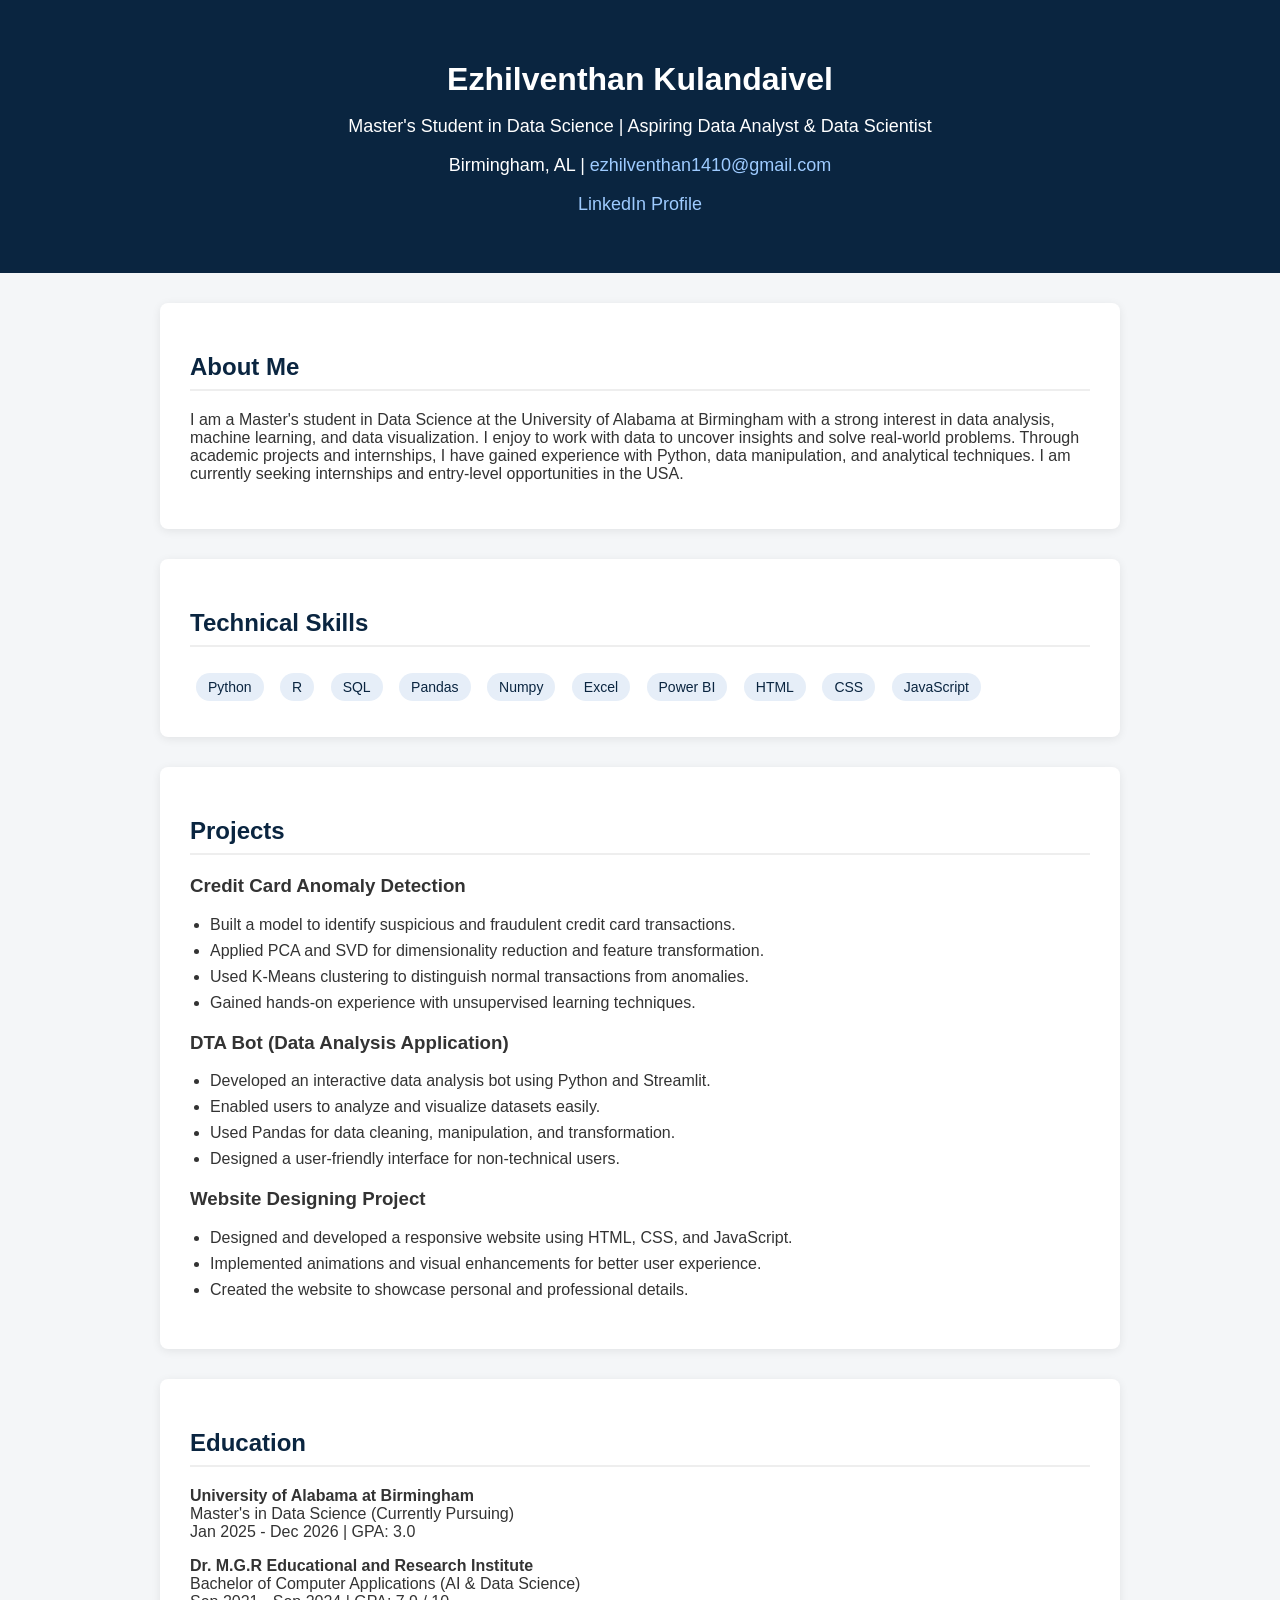
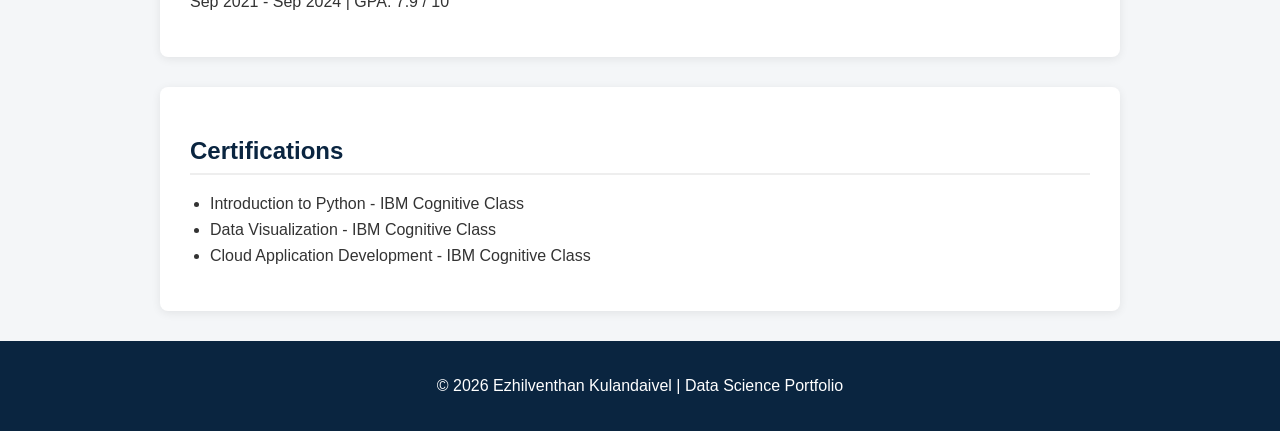
==== index.html @ 14061cdf "Add files via upload" ====
<!DOCTYPE html>
<html lang="en">
<head>
    <meta charset="UTF-8">
    <meta name="viewport" content="width=device-width, initial-scale=1.0">
    <title>Ezhilventhan Kulandaivel | Data Science Portfolio</title>
    <style>
        body {
            font-family: Arial, Helvetica, sans-serif;
            margin: 0;
            padding: 0;
            background: #f4f6f8;
            color: #333;
        }
        header {
            background: #0a2540;
            color: white;
            padding: 40px 20px;
            text-align: center;
        }

        header h1 {
            margin-bottom: 10px;
        }
        header p {
            font-size: 18px;
        }

        section {
            max-width: 900px;
            margin: 30px auto;
            background: white;
            padding: 30px;
            border-radius: 8px;
            box-shadow: 0 2px 10px rgba(0,0,0,0.08);
        }

        h2 {
            color: #0a2540;
            border-bottom: 2px solid #eee;
            padding-bottom: 8px;
        }

        ul {
            padding-left: 20px;
        }

        li {
            margin-bottom: 8px;
        }

        .skills span{
            display: inline-block;
            background: #e6eef8;
            color: #0a2540;
            padding: 6px 12px;
            margin: 6px;
            border-radius: 20px;
            font-size: 14px;
        }

        .project {
            margin-bottom: 20px;
        }

        footer {
            text-align: center;
            padding: 20px;
            background: #0a2540;
            color: white;
        }

        a {
            color: #1d6fd8; 
            text-decoration: none;
        }

        a:hover {
            text-decoration: underline;
        }
    </style>
</head>
<body>
    <header>
        <h1>Ezhilventhan Kulandaivel</h1>
        <p>Master's Student in Data Science | Aspiring Data Analyst & Data Scientist</p>
        <p>Birmingham, AL | <a href="mailto:ezhilventhan1410@gmail.com" style="color: #9ecbff;">ezhilventhan1410@gmail.com</a></p>
        <p><a href="https://www.linkedin.com/in/ezhilventhan1410" target="_blank" style="color:#9ecbff";">LinkedIn Profile</a>   
    </header>

    <section>
        <h2>About Me</h2>
        <p>
            I am a Master's student in Data Science at the University of Alabama at Birmingham with a strong interest in data analysis, machine learning, and data visualization. I enjoy to work with data to uncover insights and solve real-world problems. Through academic projects and internships, I have gained experience with Python, data manipulation, and analytical techniques. I am currently seeking internships and entry-level opportunities in the USA.
        </p>
    </section>

    <section>
        <h2>Technical Skills</h2>
        <div class="skills">
            <span>Python</span>
            <span>R</span>
            <span>SQL</span>
            <span>Pandas</span>
            <span>Numpy</span>
            <span>Excel</span>
            <span>Power BI</span>
            <span>HTML</span>
            <span>CSS</span>
            <span>JavaScript</span>
        </div>
    </section>

    <section>
        <h2>Projects</h2>
        <div class="project">
            <h3>Credit Card Anomaly Detection</h3>
            <ul>
                <li>Built a model to identify suspicious and fraudulent credit card transactions.</li>
                <li>Applied PCA and SVD for dimensionality reduction and feature transformation.</li>
                <li>Used K-Means clustering to distinguish normal transactions from anomalies.</li>
                <li>Gained hands-on experience with unsupervised learning techniques.</li>
            </ul>
        </div>

        <div class="project">
            <h3>DTA Bot (Data Analysis Application)</h3>
            <ul>
                <li>Developed an interactive data analysis bot using Python and Streamlit.</li>
                <li>Enabled users to analyze and visualize datasets easily.</li>
                <li>Used Pandas for data cleaning, manipulation, and transformation.</li>
                <li>Designed a user-friendly interface for non-technical users.</li>
            </ul>
        </div>

        <div class="project">
            <h3>Website Designing Project</h3>
            <ul>
                <li>Designed and developed a responsive website using HTML, CSS, and JavaScript.</li>
                <li>Implemented animations and visual enhancements for better user experience.</li>
                <li>Created the website to showcase personal and professional details.</li>
            </ul>
        </div>
    </section>

    <section>
        <h2>Education</h2>
        <p><strong>University of Alabama at Birmingham</strong><br>
            Master's in Data Science (Currently Pursuing)<br>
            Jan 2025 - Dec 2026 | GPA: 3.0
        </p>

        <p>
            <strong>Dr. M.G.R Educational and Research Institute</strong><br>
            Bachelor of Computer Applications (AI & Data Science)<br>
            Sep 2021 - Sep 2024 | GPA: 7.9 / 10
        </p>
    </section>

    <section>
        <h2>Certifications</h2>
        <ul>
            <li>Introduction to Python - IBM Cognitive Class</li>
            <li>Data Visualization - IBM Cognitive Class</li>
            <li>Cloud Application Development - IBM Cognitive Class</li>
        </ul>
    </section>

    <footer>
        <p>©️ 2026 Ezhilventhan Kulandaivel | Data Science Portfolio</p>
    </footer>

</body>
</html>
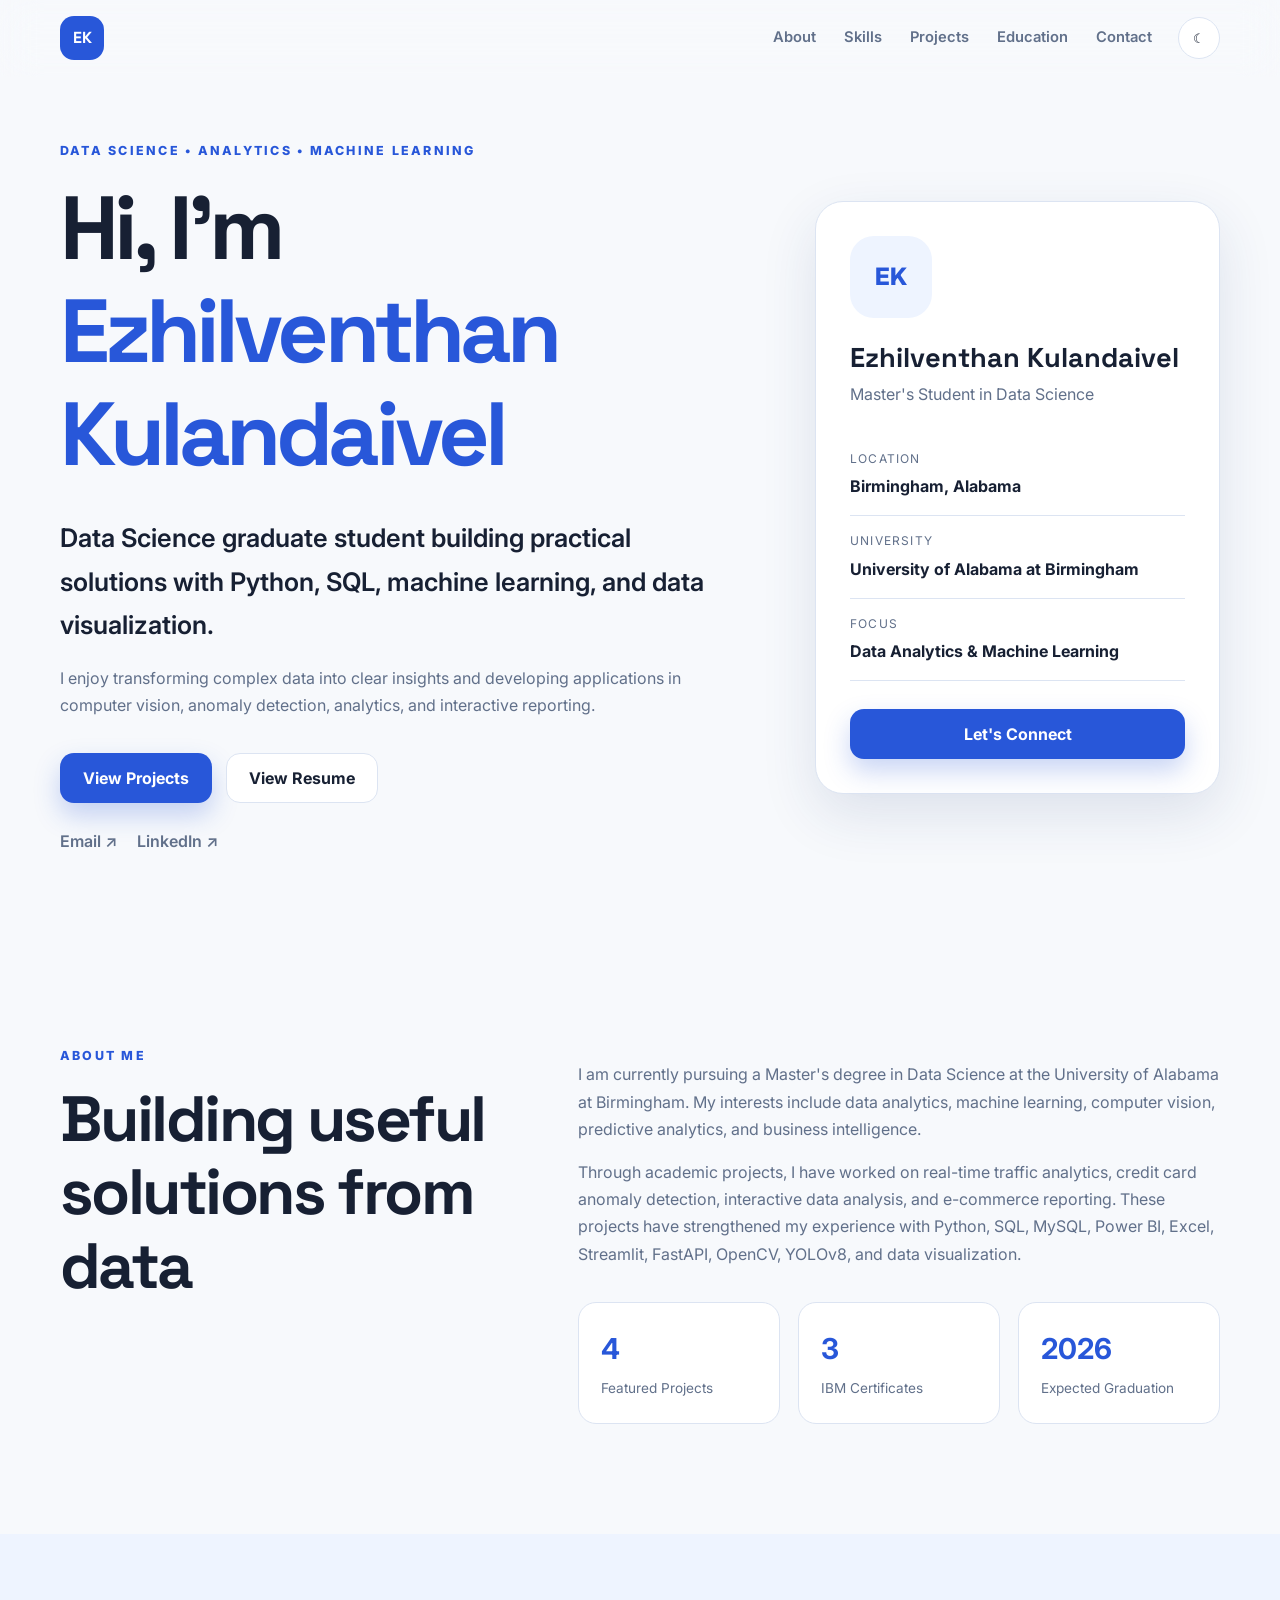
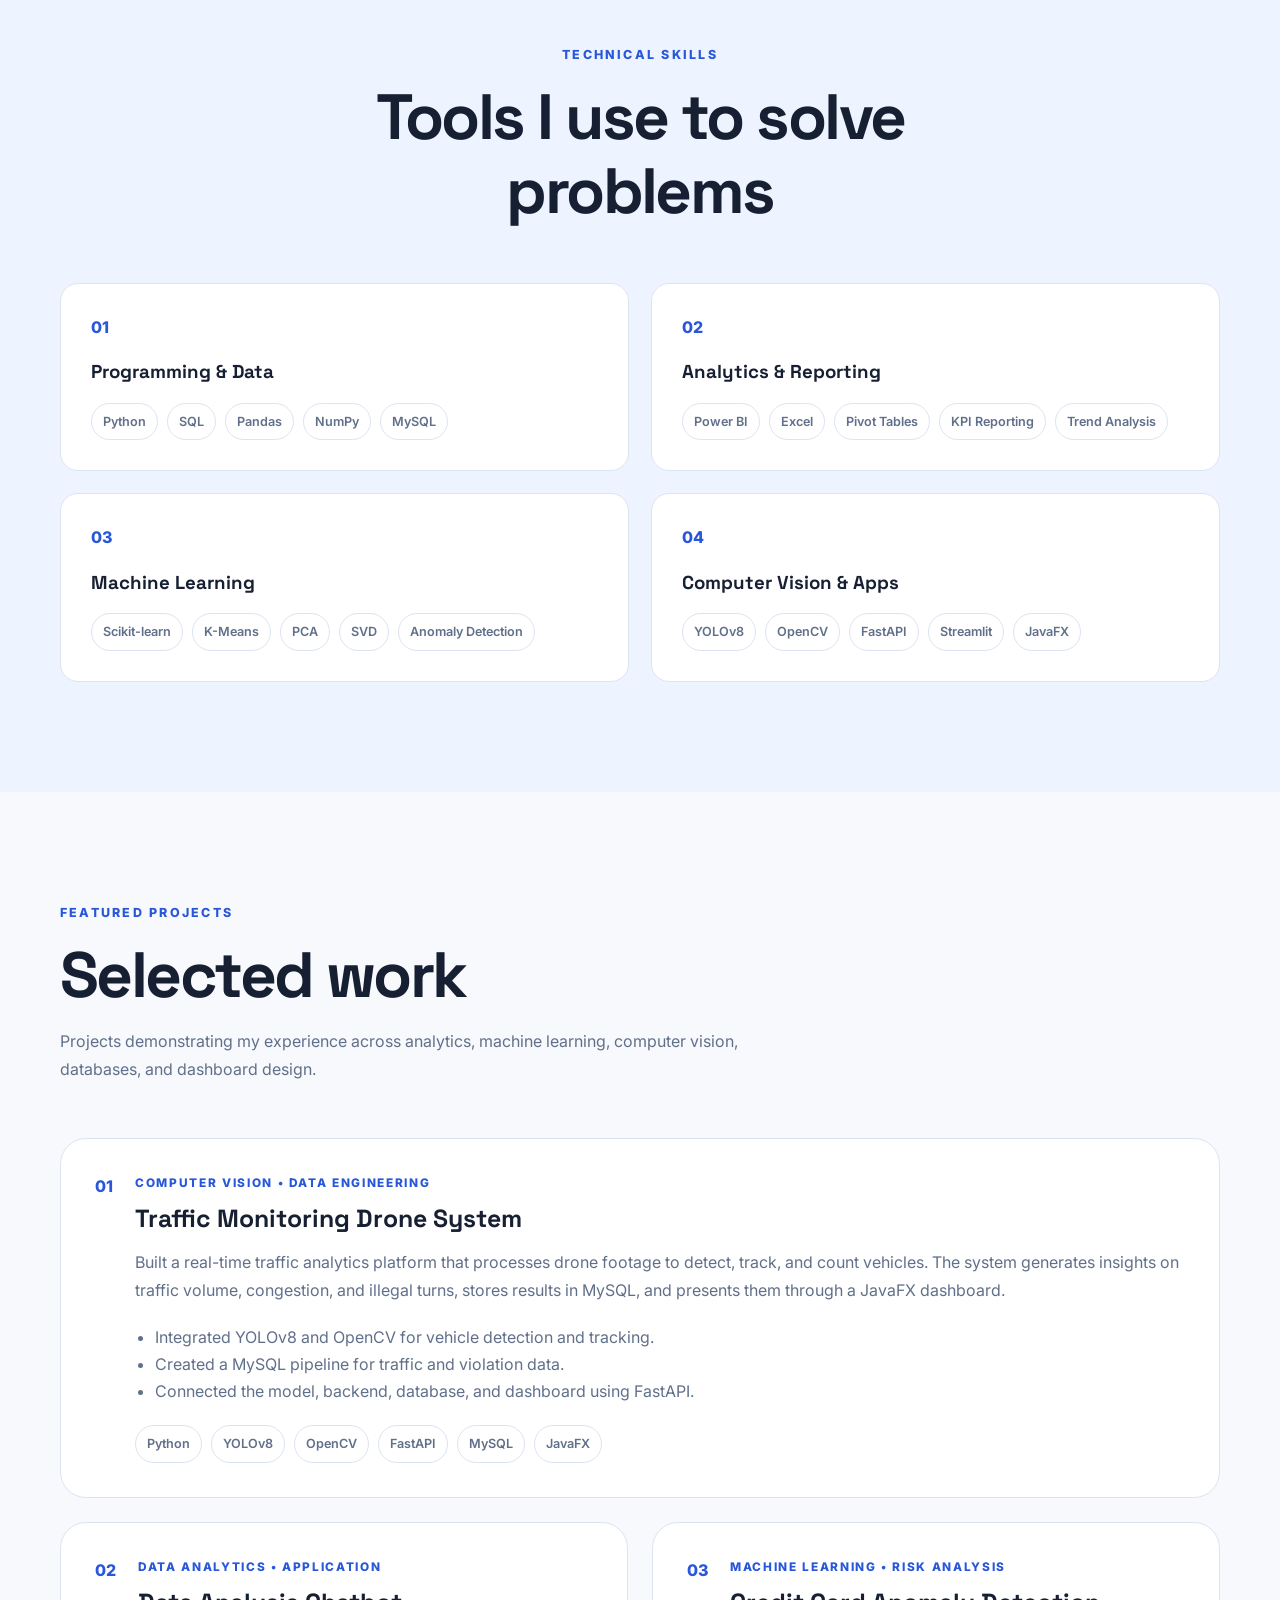
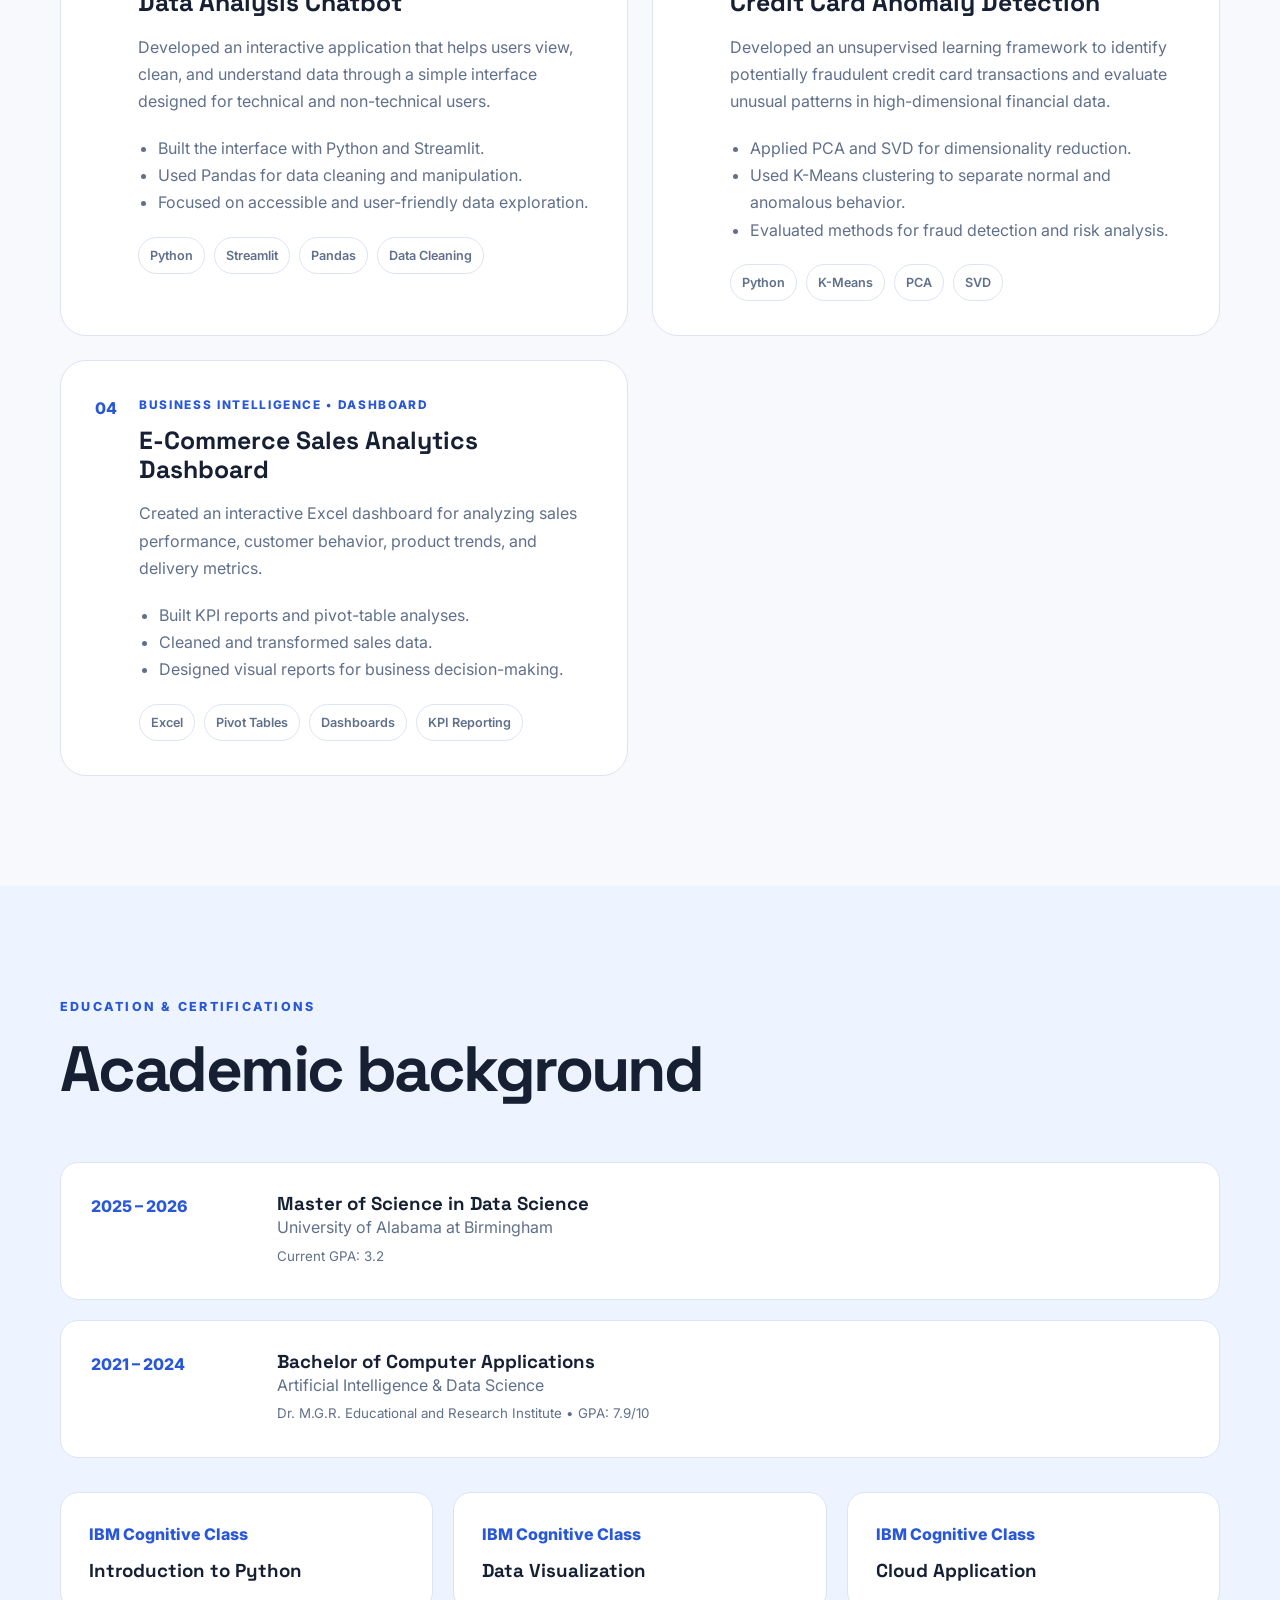
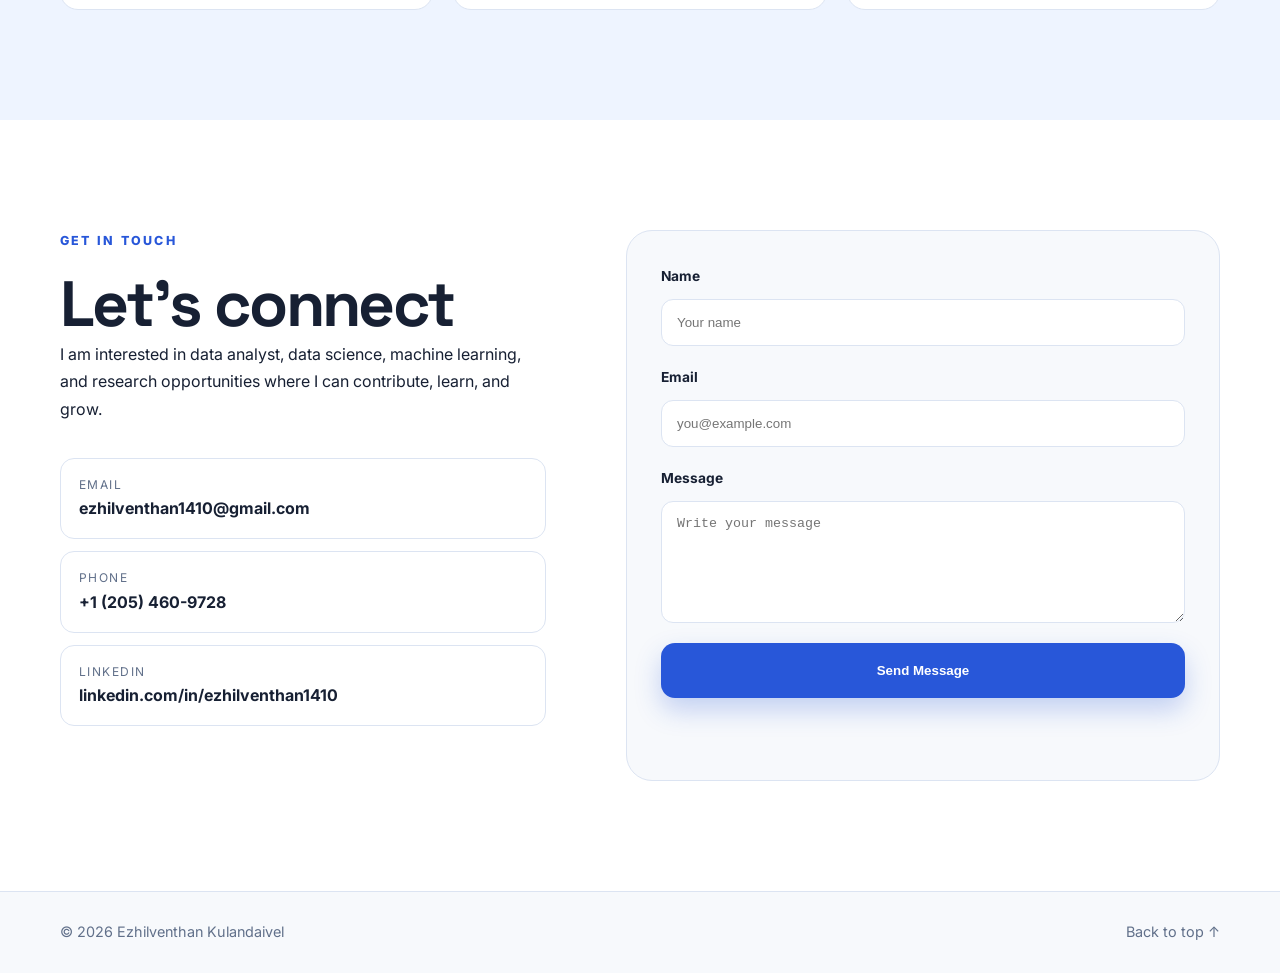
==== commit c7dbc467: "Add files via upload" ====
--- a/index.html
+++ b/index.html
@@ -1,174 +1,190 @@
-<!DOCTYPE html>
-<html lang="en">
-<head>
-    <meta charset="UTF-8">
-    <meta name="viewport" content="width=device-width, initial-scale=1.0">
-    <title>Ezhilventhan Kulandaivel | Data Science Portfolio</title>
-    <style>
-        body {
-            font-family: Arial, Helvetica, sans-serif;
-            margin: 0;
-            padding: 0;
-            background: #f4f6f8;
-            color: #333;
-        }
-        header {
-            background: #0a2540;
-            color: white;
-            padding: 40px 20px;
-            text-align: center;
-        }
-
-        header h1 {
-            margin-bottom: 10px;
-        }
-        header p {
-            font-size: 18px;
-        }
-
-        section {
-            max-width: 900px;
-            margin: 30px auto;
-            background: white;
-            padding: 30px;
-            border-radius: 8px;
-            box-shadow: 0 2px 10px rgba(0,0,0,0.08);
-        }
-
-        h2 {
-            color: #0a2540;
-            border-bottom: 2px solid #eee;
-            padding-bottom: 8px;
-        }
-
-        ul {
-            padding-left: 20px;
-        }
-
-        li {
-            margin-bottom: 8px;
-        }
-
-        .skills span{
-            display: inline-block;
-            background: #e6eef8;
-            color: #0a2540;
-            padding: 6px 12px;
-            margin: 6px;
-            border-radius: 20px;
-            font-size: 14px;
-        }
-
-        .project {
-            margin-bottom: 20px;
-        }
-
-        footer {
-            text-align: center;
-            padding: 20px;
-            background: #0a2540;
-            color: white;
-        }
-
-        a {
-            color: #1d6fd8; 
-            text-decoration: none;
-        }
-
-        a:hover {
-            text-decoration: underline;
-        }
-    </style>
-</head>
-<body>
-    <header>
-        <h1>Ezhilventhan Kulandaivel</h1>
-        <p>Master's Student in Data Science | Aspiring Data Analyst & Data Scientist</p>
-        <p>Birmingham, AL | <a href="mailto:ezhilventhan1410@gmail.com" style="color: #9ecbff;">ezhilventhan1410@gmail.com</a></p>
-        <p><a href="https://www.linkedin.com/in/ezhilventhan1410" target="_blank" style="color:#9ecbff";">LinkedIn Profile</a>   
-    </header>
-
-    <section>
-        <h2>About Me</h2>
-        <p>
-            I am a Master's student in Data Science at the University of Alabama at Birmingham with a strong interest in data analysis, machine learning, and data visualization. I enjoy to work with data to uncover insights and solve real-world problems. Through academic projects and internships, I have gained experience with Python, data manipulation, and analytical techniques. I am currently seeking internships and entry-level opportunities in the USA.
-        </p>
-    </section>
-
-    <section>
-        <h2>Technical Skills</h2>
-        <div class="skills">
-            <span>Python</span>
-            <span>R</span>
-            <span>SQL</span>
-            <span>Pandas</span>
-            <span>Numpy</span>
-            <span>Excel</span>
-            <span>Power BI</span>
-            <span>HTML</span>
-            <span>CSS</span>
-            <span>JavaScript</span>
-        </div>
-    </section>
-
-    <section>
-        <h2>Projects</h2>
-        <div class="project">
-            <h3>Credit Card Anomaly Detection</h3>
-            <ul>
-                <li>Built a model to identify suspicious and fraudulent credit card transactions.</li>
-                <li>Applied PCA and SVD for dimensionality reduction and feature transformation.</li>
-                <li>Used K-Means clustering to distinguish normal transactions from anomalies.</li>
-                <li>Gained hands-on experience with unsupervised learning techniques.</li>
-            </ul>
-        </div>
-
-        <div class="project">
-            <h3>DTA Bot (Data Analysis Application)</h3>
-            <ul>
-                <li>Developed an interactive data analysis bot using Python and Streamlit.</li>
-                <li>Enabled users to analyze and visualize datasets easily.</li>
-                <li>Used Pandas for data cleaning, manipulation, and transformation.</li>
-                <li>Designed a user-friendly interface for non-technical users.</li>
-            </ul>
-        </div>
-
-        <div class="project">
-            <h3>Website Designing Project</h3>
-            <ul>
-                <li>Designed and developed a responsive website using HTML, CSS, and JavaScript.</li>
-                <li>Implemented animations and visual enhancements for better user experience.</li>
-                <li>Created the website to showcase personal and professional details.</li>
-            </ul>
-        </div>
-    </section>
-
-    <section>
-        <h2>Education</h2>
-        <p><strong>University of Alabama at Birmingham</strong><br>
-            Master's in Data Science (Currently Pursuing)<br>
-            Jan 2025 - Dec 2026 | GPA: 3.0
-        </p>
-
-        <p>
-            <strong>Dr. M.G.R Educational and Research Institute</strong><br>
-            Bachelor of Computer Applications (AI & Data Science)<br>
-            Sep 2021 - Sep 2024 | GPA: 7.9 / 10
-        </p>
-    </section>
-
-    <section>
-        <h2>Certifications</h2>
-        <ul>
-            <li>Introduction to Python - IBM Cognitive Class</li>
-            <li>Data Visualization - IBM Cognitive Class</li>
-            <li>Cloud Application Development - IBM Cognitive Class</li>
-        </ul>
-    </section>
-
-    <footer>
-        <p>©️ 2026 Ezhilventhan Kulandaivel | Data Science Portfolio</p>
-    </footer>
-
-</body>
-</html>+<!DOCTYPE html>
+<html lang="en">
+<head>
+  <meta charset="UTF-8">
+  <meta name="viewport" content="width=device-width, initial-scale=1.0">
+  <meta name="description" content="Portfolio of Ezhilventhan Kulandaivel, Data Science graduate student specializing in analytics, machine learning, computer vision, and business intelligence.">
+  <title>Ezhilventhan Kulandaivel | Data Science Portfolio</title>
+  <link rel="preconnect" href="https://fonts.googleapis.com">
+  <link rel="preconnect" href="https://fonts.gstatic.com" crossorigin>
+  <link href="https://fonts.googleapis.com/css2?family=Inter:wght@400;500;600;700;800&family=Space+Grotesk:wght@600;700&display=swap" rel="stylesheet">
+  <link rel="stylesheet" href="styles.css">
+</head>
+<body>
+  <header class="header">
+    <nav class="container nav">
+      <a class="logo" href="#home">EK</a>
+      <button class="menu-button" aria-label="Open menu" aria-expanded="false">☰</button>
+      <div class="nav-links">
+        <a href="#about">About</a>
+        <a href="#skills">Skills</a>
+        <a href="#projects">Projects</a>
+        <a href="#education">Education</a>
+        <a href="#contact">Contact</a>
+      </div>
+      <button id="themeButton" class="theme-button" aria-label="Change theme">☾</button>
+    </nav>
+  </header>
+
+  <main>
+    <section id="home" class="hero">
+      <div class="container hero-grid">
+        <div class="reveal">
+          <p class="eyebrow">DATA SCIENCE • ANALYTICS • MACHINE LEARNING</p>
+          <h1>Hi, I'm <span>Ezhilventhan Kulandaivel</span></h1>
+          <p class="lead">Data Science graduate student building practical solutions with Python, SQL, machine learning, and data visualization.</p>
+          <p class="intro">I enjoy transforming complex data into clear insights and developing applications in computer vision, anomaly detection, analytics, and interactive reporting.</p>
+          <div class="actions">
+            <a class="button primary" href="#projects">View Projects</a>
+            <a class="button secondary" href="resume.pdf" target="_blank">View Resume</a>
+          </div>
+          <div class="social-links">
+            <a href="mailto:ezhilventhan1410@gmail.com">Email ↗</a>
+            <a href="https://www.linkedin.com/in/ezhilventhan1410" target="_blank" rel="noopener">LinkedIn ↗</a>
+          </div>
+        </div>
+
+        <aside class="profile-card reveal">
+          <div class="avatar">EK</div>
+          <h2>Ezhilventhan Kulandaivel</h2>
+          <p>Master's Student in Data Science</p>
+          <div class="profile-row"><span>Location</span><strong>Birmingham, Alabama</strong></div>
+          <div class="profile-row"><span>University</span><strong>University of Alabama at Birmingham</strong></div>
+          <div class="profile-row"><span>Focus</span><strong>Data Analytics & Machine Learning</strong></div>
+          <a class="button primary full" href="#contact">Let's Connect</a>
+        </aside>
+      </div>
+    </section>
+
+    <section id="about" class="section">
+      <div class="container two-column">
+        <div class="section-title reveal">
+          <p class="eyebrow">ABOUT ME</p>
+          <h2>Building useful solutions from data</h2>
+        </div>
+        <div class="about-text reveal">
+          <p>I am currently pursuing a Master's degree in Data Science at the University of Alabama at Birmingham. My interests include data analytics, machine learning, computer vision, predictive analytics, and business intelligence.</p>
+          <p>Through academic projects, I have worked on real-time traffic analytics, credit card anomaly detection, interactive data analysis, and e-commerce reporting. These projects have strengthened my experience with Python, SQL, MySQL, Power BI, Excel, Streamlit, FastAPI, OpenCV, YOLOv8, and data visualization.</p>
+          <div class="stats">
+            <div><strong>4</strong><span>Featured Projects</span></div>
+            <div><strong>3</strong><span>IBM Certificates</span></div>
+            <div><strong>2026</strong><span>Expected Graduation</span></div>
+          </div>
+        </div>
+      </div>
+    </section>
+
+    <section id="skills" class="section soft-section">
+      <div class="container">
+        <div class="section-title centered reveal">
+          <p class="eyebrow">TECHNICAL SKILLS</p>
+          <h2>Tools I use to solve problems</h2>
+        </div>
+        <div class="skills-grid">
+          <article class="card reveal"><span class="card-number">01</span><h3>Programming & Data</h3><div class="tags"><span>Python</span><span>SQL</span><span>Pandas</span><span>NumPy</span><span>MySQL</span></div></article>
+          <article class="card reveal"><span class="card-number">02</span><h3>Analytics & Reporting</h3><div class="tags"><span>Power BI</span><span>Excel</span><span>Pivot Tables</span><span>KPI Reporting</span><span>Trend Analysis</span></div></article>
+          <article class="card reveal"><span class="card-number">03</span><h3>Machine Learning</h3><div class="tags"><span>Scikit-learn</span><span>K-Means</span><span>PCA</span><span>SVD</span><span>Anomaly Detection</span></div></article>
+          <article class="card reveal"><span class="card-number">04</span><h3>Computer Vision & Apps</h3><div class="tags"><span>YOLOv8</span><span>OpenCV</span><span>FastAPI</span><span>Streamlit</span><span>JavaFX</span></div></article>
+        </div>
+      </div>
+    </section>
+
+    <section id="projects" class="section">
+      <div class="container">
+        <div class="section-title reveal">
+          <p class="eyebrow">FEATURED PROJECTS</p>
+          <h2>Selected work</h2>
+          <p>Projects demonstrating my experience across analytics, machine learning, computer vision, databases, and dashboard design.</p>
+        </div>
+
+        <div class="projects-grid">
+          <article class="project featured reveal">
+            <span class="project-number">01</span>
+            <div>
+              <p class="project-type">COMPUTER VISION • DATA ENGINEERING</p>
+              <h3>Traffic Monitoring Drone System</h3>
+              <p>Built a real-time traffic analytics platform that processes drone footage to detect, track, and count vehicles. The system generates insights on traffic volume, congestion, and illegal turns, stores results in MySQL, and presents them through a JavaFX dashboard.</p>
+              <ul><li>Integrated YOLOv8 and OpenCV for vehicle detection and tracking.</li><li>Created a MySQL pipeline for traffic and violation data.</li><li>Connected the model, backend, database, and dashboard using FastAPI.</li></ul>
+              <div class="tags"><span>Python</span><span>YOLOv8</span><span>OpenCV</span><span>FastAPI</span><span>MySQL</span><span>JavaFX</span></div>
+            </div>
+          </article>
+
+          <article class="project reveal">
+            <span class="project-number">02</span>
+            <div>
+              <p class="project-type">DATA ANALYTICS • APPLICATION</p>
+              <h3>Data Analysis Chatbot</h3>
+              <p>Developed an interactive application that helps users view, clean, and understand data through a simple interface designed for technical and non-technical users.</p>
+              <ul><li>Built the interface with Python and Streamlit.</li><li>Used Pandas for data cleaning and manipulation.</li><li>Focused on accessible and user-friendly data exploration.</li></ul>
+              <div class="tags"><span>Python</span><span>Streamlit</span><span>Pandas</span><span>Data Cleaning</span></div>
+            </div>
+          </article>
+
+          <article class="project reveal">
+            <span class="project-number">03</span>
+            <div>
+              <p class="project-type">MACHINE LEARNING • RISK ANALYSIS</p>
+              <h3>Credit Card Anomaly Detection</h3>
+              <p>Developed an unsupervised learning framework to identify potentially fraudulent credit card transactions and evaluate unusual patterns in high-dimensional financial data.</p>
+              <ul><li>Applied PCA and SVD for dimensionality reduction.</li><li>Used K-Means clustering to separate normal and anomalous behavior.</li><li>Evaluated methods for fraud detection and risk analysis.</li></ul>
+              <div class="tags"><span>Python</span><span>K-Means</span><span>PCA</span><span>SVD</span></div>
+            </div>
+          </article>
+
+          <article class="project reveal">
+            <span class="project-number">04</span>
+            <div>
+              <p class="project-type">BUSINESS INTELLIGENCE • DASHBOARD</p>
+              <h3>E-Commerce Sales Analytics Dashboard</h3>
+              <p>Created an interactive Excel dashboard for analyzing sales performance, customer behavior, product trends, and delivery metrics.</p>
+              <ul><li>Built KPI reports and pivot-table analyses.</li><li>Cleaned and transformed sales data.</li><li>Designed visual reports for business decision-making.</li></ul>
+              <div class="tags"><span>Excel</span><span>Pivot Tables</span><span>Dashboards</span><span>KPI Reporting</span></div>
+            </div>
+          </article>
+        </div>
+      </div>
+    </section>
+
+    <section id="education" class="section soft-section">
+      <div class="container">
+        <div class="section-title reveal"><p class="eyebrow">EDUCATION & CERTIFICATIONS</p><h2>Academic background</h2></div>
+        <div class="timeline">
+          <article class="timeline-item reveal"><span>2025 – 2026</span><div><h3>Master of Science in Data Science</h3><p>University of Alabama at Birmingham</p><small>Current GPA: 3.2</small></div></article>
+          <article class="timeline-item reveal"><span>2021 – 2024</span><div><h3>Bachelor of Computer Applications</h3><p>Artificial Intelligence & Data Science</p><small>Dr. M.G.R. Educational and Research Institute • GPA: 7.9/10</small></div></article>
+        </div>
+        <div class="cert-grid">
+          <article class="certificate reveal"><span>IBM Cognitive Class</span><h3>Introduction to Python</h3></article>
+          <article class="certificate reveal"><span>IBM Cognitive Class</span><h3>Data Visualization</h3></article>
+          <article class="certificate reveal"><span>IBM Cognitive Class</span><h3>Cloud Application</h3></article>
+        </div>
+      </div>
+    </section>
+
+    <section id="contact" class="section contact-section">
+      <div class="container contact-grid">
+        <div class="section-title reveal">
+          <p class="eyebrow">GET IN TOUCH</p>
+          <h2>Let's connect</h2>
+          <p>I am interested in data analyst, data science, machine learning, and research opportunities where I can contribute, learn, and grow.</p>
+          <div class="contact-links">
+            <a href="mailto:ezhilventhan1410@gmail.com"><span>Email</span><strong>ezhilventhan1410@gmail.com</strong></a>
+            <a href="tel:+12054609728"><span>Phone</span><strong>+1 (205) 460-9728</strong></a>
+            <a href="https://www.linkedin.com/in/ezhilventhan1410" target="_blank" rel="noopener"><span>LinkedIn</span><strong>linkedin.com/in/ezhilventhan1410</strong></a>
+          </div>
+        </div>
+
+        <form id="contactForm" class="contact-form reveal">
+          <label>Name<input id="name" type="text" placeholder="Your name" required></label>
+          <label>Email<input id="email" type="email" placeholder="you@example.com" required></label>
+          <label>Message<textarea id="message" rows="6" placeholder="Write your message" required></textarea></label>
+          <button class="button primary" type="submit">Send Message</button>
+          <p id="formStatus" class="form-status"></p>
+        </form>
+      </div>
+    </section>
+  </main>
+
+  <footer><div class="container footer"><p>© <span id="year"></span> Ezhilventhan Kulandaivel</p><a href="#home">Back to top ↑</a></div></footer>
+  <script src="script.js"></script>
+</body>
+</html>
--- a/styles.css
+++ b/styles.css
@@ -0,0 +1 @@
+:root{--bg:#f7f9fc;--surface:#fff;--soft:#eef4ff;--text:#172033;--muted:#61708a;--primary:#2857d9;--primary-dark:#173fae;--border:#dce4f2;--shadow:0 20px 55px rgba(31,56,115,.12);--radius:24px;--container:1160px}body.dark{--bg:#0e1420;--surface:#151e2e;--soft:#101a2b;--text:#f2f6ff;--muted:#a9b5c9;--primary:#7da2ff;--primary-dark:#a7beff;--border:#26344a;--shadow:0 20px 55px rgba(0,0,0,.3)}*{box-sizing:border-box;margin:0;padding:0}html{scroll-behavior:smooth}body{font-family:Inter,sans-serif;background:var(--bg);color:var(--text);line-height:1.7;transition:.25s}a{text-decoration:none;color:inherit}.container{width:min(calc(100% - 40px),var(--container));margin:auto}.header{position:fixed;inset:0 0 auto;z-index:1000;backdrop-filter:blur(18px);border-bottom:1px solid transparent;transition:.25s}.header.scrolled{background:color-mix(in srgb,var(--bg) 90%,transparent);border-color:var(--border)}.nav{min-height:76px;display:flex;align-items:center;gap:26px}.logo{width:44px;height:44px;display:grid;place-items:center;border-radius:14px;background:var(--primary);color:#fff;font-family:"Space Grotesk";font-weight:700}.nav-links{display:flex;gap:28px;margin-left:auto}.nav-links a{color:var(--muted);font-size:.92rem;font-weight:600}.nav-links a:hover,.nav-links a.active{color:var(--primary)}.theme-button,.menu-button{border:1px solid var(--border);background:var(--surface);color:var(--text);cursor:pointer;width:42px;height:42px;border-radius:50%}.menu-button{display:none}.hero{min-height:100vh;display:grid;align-items:center;padding:140px 0 80px;overflow:hidden}.hero-grid{display:grid;grid-template-columns:1.25fr .75fr;gap:80px;align-items:center}.eyebrow{color:var(--primary);font-size:.78rem;font-weight:800;letter-spacing:.18em;margin-bottom:16px}h1,h2,h3{font-family:"Space Grotesk",sans-serif;line-height:1.15}h1{font-size:clamp(3.2rem,7vw,6.3rem);letter-spacing:-.055em}h1 span{display:block;color:var(--primary)}.lead{font-size:clamp(1.2rem,2.3vw,1.6rem);font-weight:600;margin-top:30px}.intro{max-width:670px;color:var(--muted);margin-top:18px}.actions{display:flex;gap:14px;flex-wrap:wrap;margin-top:34px}.button{min-height:50px;display:inline-flex;align-items:center;justify-content:center;padding:0 22px;border-radius:14px;border:1px solid transparent;font-weight:700;cursor:pointer;transition:.2s}.button:hover{transform:translateY(-2px)}.primary{background:var(--primary);color:#fff;box-shadow:0 12px 26px rgba(40,87,217,.25)}.primary:hover{background:var(--primary-dark)}.secondary{background:var(--surface);border-color:var(--border)}.full{width:100%}.social-links{display:flex;gap:20px;margin-top:25px;color:var(--muted);font-weight:600}.profile-card{padding:34px;border:1px solid var(--border);border-radius:28px;background:var(--surface);box-shadow:var(--shadow)}.avatar{width:82px;height:82px;display:grid;place-items:center;border-radius:24px;background:var(--soft);color:var(--primary);font-size:1.5rem;font-weight:800;margin-bottom:24px}.profile-card h2{font-size:1.7rem}.profile-card>p{color:var(--muted);margin:8px 0 25px}.profile-row{padding:15px 0;border-bottom:1px solid var(--border)}.profile-row span{display:block;color:var(--muted);font-size:.75rem;text-transform:uppercase;letter-spacing:.1em}.profile-row strong{display:block;margin-top:4px}.profile-card .button{margin-top:28px}.section{padding:110px 0}.soft-section{background:var(--soft)}.two-column{display:grid;grid-template-columns:.8fr 1.2fr;gap:90px}.section-title{max-width:760px;margin-bottom:55px}.section-title.centered{text-align:center;margin-inline:auto}.section-title h2{font-size:clamp(2.3rem,5vw,4rem);letter-spacing:-.04em}.section-title>p:last-child,.about-text p{color:var(--muted);margin-top:16px}.stats{display:grid;grid-template-columns:repeat(3,1fr);gap:18px;margin-top:34px}.stats div,.card,.project,.timeline-item,.certificate{border:1px solid var(--border);background:var(--surface);border-radius:18px}.stats div{padding:22px}.stats strong{display:block;color:var(--primary);font-size:1.8rem}.stats span{color:var(--muted);font-size:.85rem}.skills-grid{display:grid;grid-template-columns:repeat(2,1fr);gap:22px}.card{padding:30px;transition:.25s}.card:hover,.project:hover,.certificate:hover{transform:translateY(-5px);box-shadow:var(--shadow)}.card-number,.project-number{color:var(--primary);font-weight:800}.card h3{margin:20px 0}.tags{display:flex;flex-wrap:wrap;gap:9px}.tags span{padding:7px 11px;border:1px solid var(--border);border-radius:999px;color:var(--muted);font-size:.79rem;font-weight:600}.projects-grid{display:grid;grid-template-columns:repeat(2,1fr);gap:24px}.project{display:grid;grid-template-columns:auto 1fr;gap:22px;padding:34px;border-radius:26px;transition:.25s}.project.featured{grid-column:1/-1}.project-type{font-size:.74rem;font-weight:800;letter-spacing:.14em;color:var(--primary);margin-bottom:12px}.project h3{font-size:1.55rem;margin-bottom:16px}.project p:not(.project-type),.project ul{color:var(--muted)}.project ul{padding-left:20px;margin:20px 0}.timeline{display:grid;gap:20px}.timeline-item{display:grid;grid-template-columns:160px 1fr;gap:26px;padding:30px}.timeline-item>span,.certificate span{color:var(--primary);font-weight:800}.timeline-item p,.timeline-item small{color:var(--muted)}.cert-grid{display:grid;grid-template-columns:repeat(3,1fr);gap:20px;margin-top:34px}.certificate{padding:28px;transition:.25s}.certificate h3{margin-top:12px}.contact-section{background:var(--surface)}.contact-grid{display:grid;grid-template-columns:.9fr 1.1fr;gap:80px}.contact-links{display:grid;gap:12px;margin-top:35px}.contact-links a{padding:16px 18px;border:1px solid var(--border);border-radius:14px}.contact-links span{display:block;color:var(--muted);font-size:.75rem;text-transform:uppercase;letter-spacing:.12em}.contact-form{display:grid;gap:20px;padding:34px;border:1px solid var(--border);border-radius:26px;background:var(--bg)}.contact-form label{display:grid;gap:8px;font-size:.86rem;font-weight:700}.contact-form input,.contact-form textarea{width:100%;padding:14px 15px;border:1px solid var(--border);border-radius:12px;background:var(--surface);color:var(--text);outline:none}.contact-form input:focus,.contact-form textarea:focus{border-color:var(--primary)}.form-status{color:var(--primary);font-weight:600;min-height:24px}footer{padding:28px 0;border-top:1px solid var(--border)}.footer{display:flex;justify-content:space-between;color:var(--muted);font-size:.9rem}.reveal{opacity:0;transform:translateY(28px);transition:.7s}.reveal.visible{opacity:1;transform:none}@media(max-width:900px){.hero-grid,.two-column,.contact-grid{grid-template-columns:1fr;gap:50px}.skills-grid,.projects-grid,.cert-grid{grid-template-columns:1fr}.project.featured{grid-column:auto}.menu-button{display:block;margin-left:auto}.nav-links{position:absolute;top:70px;left:20px;right:20px;display:none;flex-direction:column;padding:18px;border:1px solid var(--border);border-radius:18px;background:var(--surface);box-shadow:var(--shadow)}.nav-links.open{display:flex}}@media(max-width:620px){.container{width:min(calc(100% - 28px),var(--container))}.section{padding:80px 0}h1{font-size:3.1rem}.stats{grid-template-columns:1fr}.project,.timeline-item{grid-template-columns:1fr}.profile-card,.contact-form{padding:26px}.footer{flex-direction:column;gap:8px}}
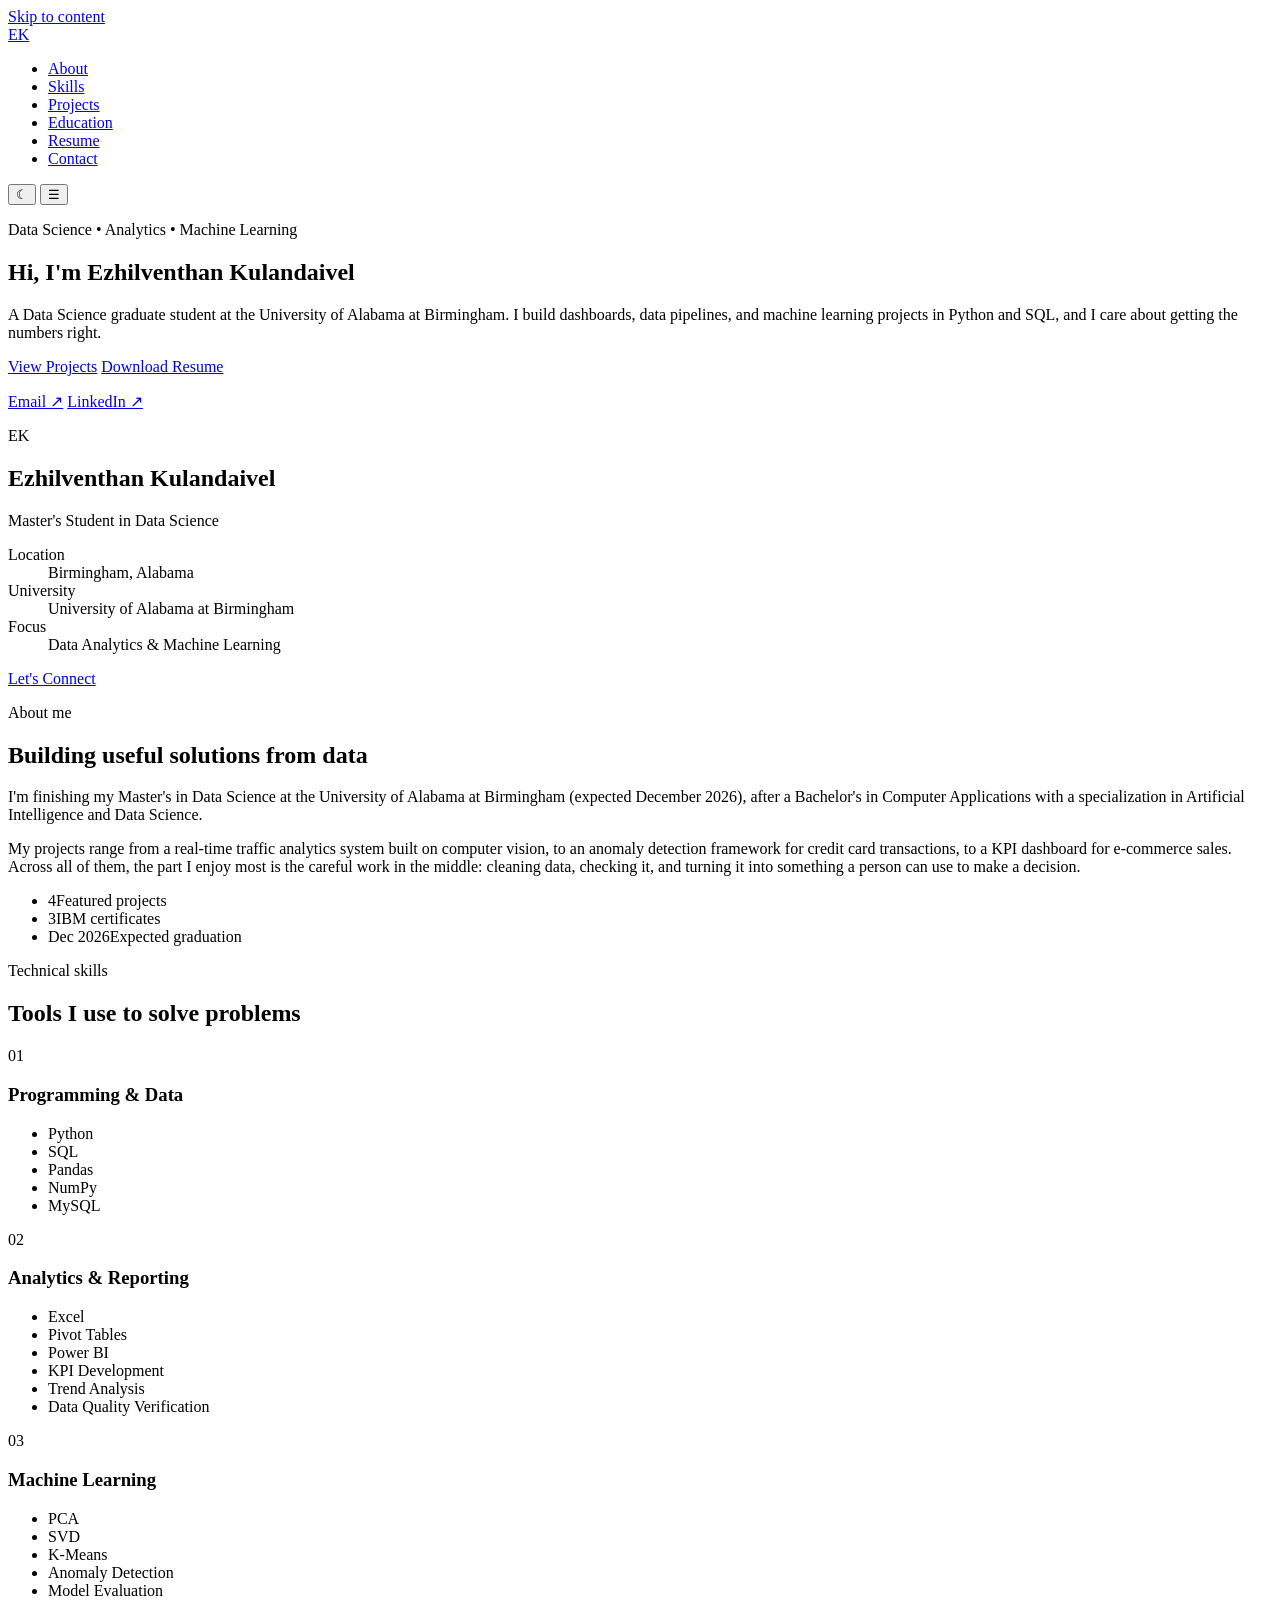
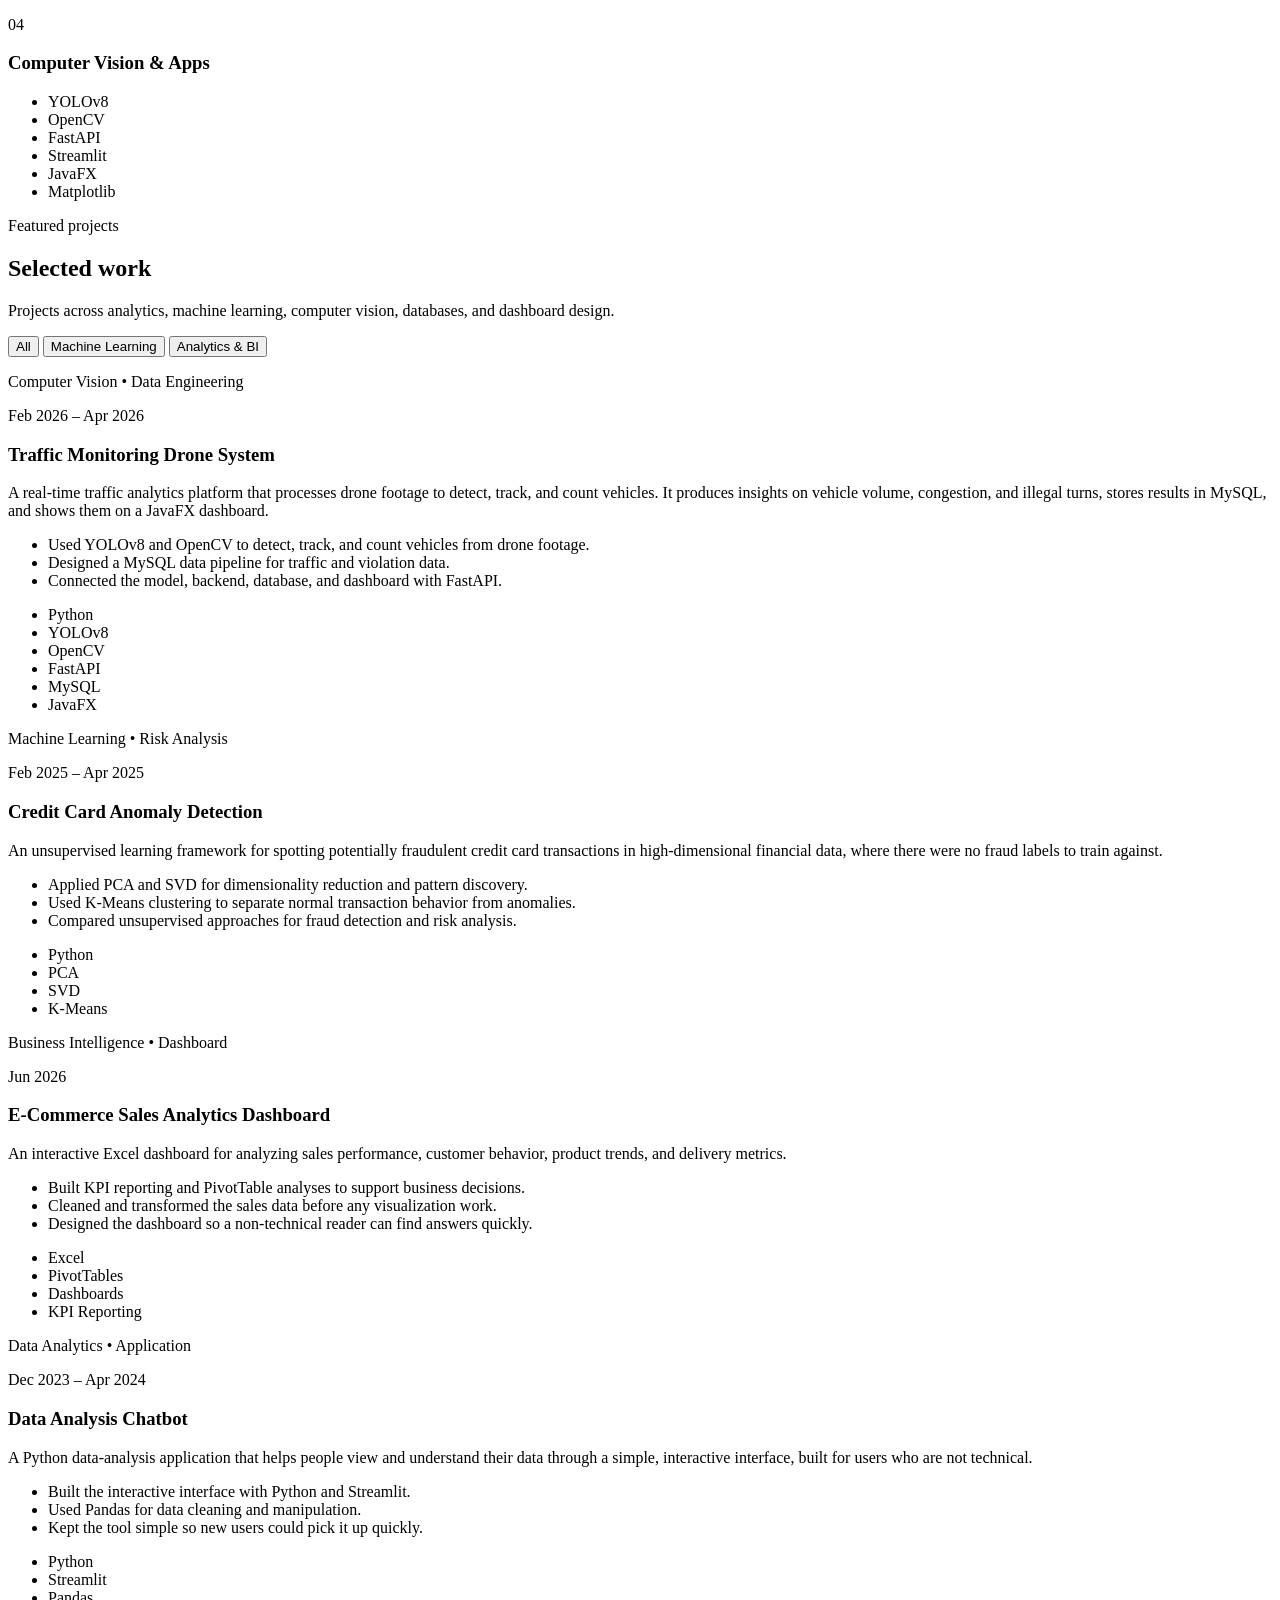
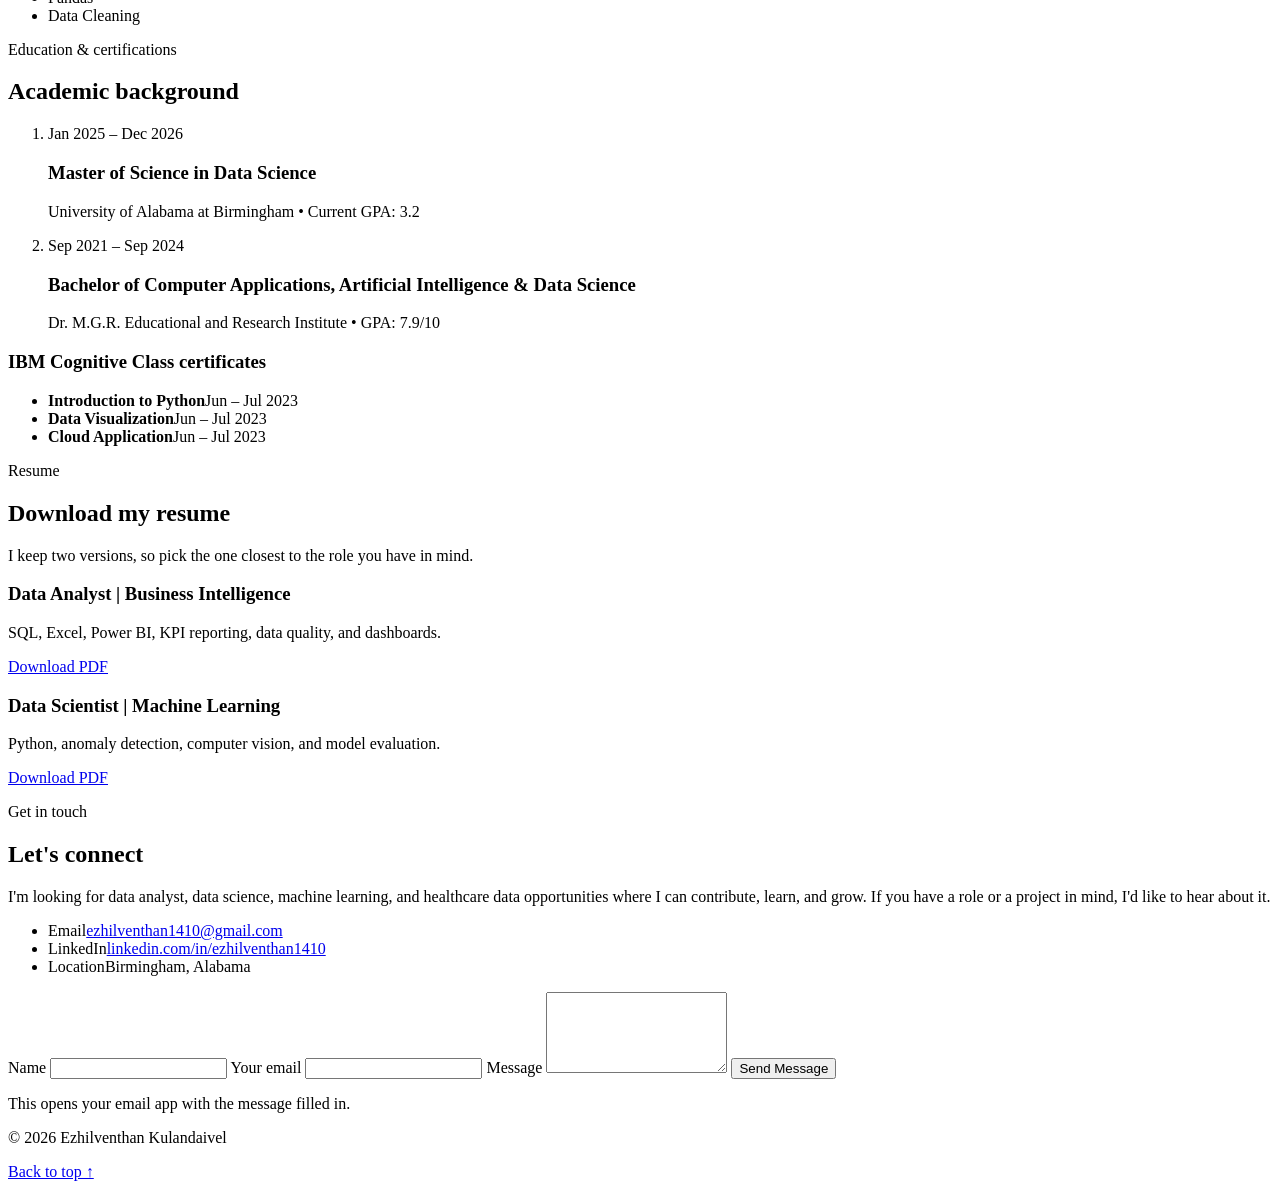
==== commit 0bb753e6: "Add files via upload" ====
--- a/index.html
+++ b/index.html
@@ -3,188 +3,339 @@
 <head>
   <meta charset="UTF-8">
   <meta name="viewport" content="width=device-width, initial-scale=1.0">
-  <meta name="description" content="Portfolio of Ezhilventhan Kulandaivel, Data Science graduate student specializing in analytics, machine learning, computer vision, and business intelligence.">
   <title>Ezhilventhan Kulandaivel | Data Science Portfolio</title>
-  <link rel="preconnect" href="https://fonts.googleapis.com">
-  <link rel="preconnect" href="https://fonts.gstatic.com" crossorigin>
-  <link href="https://fonts.googleapis.com/css2?family=Inter:wght@400;500;600;700;800&family=Space+Grotesk:wght@600;700&display=swap" rel="stylesheet">
-  <link rel="stylesheet" href="styles.css">
+  <meta name="description" content="Portfolio of Ezhilventhan Kulandaivel, a Data Science graduate student at UAB working on analytics, machine learning, computer vision, and business intelligence.">
+  <meta name="author" content="Ezhilventhan Kulandaivel">
+  <meta property="og:type" content="website">
+  <meta property="og:title" content="Ezhilventhan Kulandaivel | Data Science Portfolio">
+  <meta property="og:description" content="Data Science graduate student building dashboards, data pipelines, and machine learning projects with Python and SQL.">
+  <meta name="theme-color" content="#5b3fc4">
+  <link rel="icon" href="data:image/svg+xml,%3Csvg xmlns='http://www.w3.org/2000/svg' viewBox='0 0 64 64'%3E%3Crect width='64' height='64' rx='14' fill='%235b3fc4'/%3E%3Ctext x='32' y='42' font-size='28' font-family='Arial' font-weight='700' text-anchor='middle' fill='white'%3EEK%3C/text%3E%3C/svg%3E">
+  <link rel="stylesheet" href="assets/css/style.css">
+  <script>
+    /* Apply the saved theme before the page paints, so there is no flash. */
+    (function () {
+      try {
+        var saved = localStorage.getItem('theme');
+        var prefersDark = window.matchMedia && window.matchMedia('(prefers-color-scheme: dark)').matches;
+        document.documentElement.setAttribute('data-theme', saved || (prefersDark ? 'dark' : 'light'));
+      } catch (e) {
+        document.documentElement.setAttribute('data-theme', 'light');
+      }
+    })();
+  </script>
 </head>
 <body>
-  <header class="header">
-    <nav class="container nav">
-      <a class="logo" href="#home">EK</a>
-      <button class="menu-button" aria-label="Open menu" aria-expanded="false">☰</button>
-      <div class="nav-links">
-        <a href="#about">About</a>
-        <a href="#skills">Skills</a>
-        <a href="#projects">Projects</a>
-        <a href="#education">Education</a>
-        <a href="#contact">Contact</a>
-      </div>
-      <button id="themeButton" class="theme-button" aria-label="Change theme">☾</button>
-    </nav>
+  <a class="skip-link" href="#main">Skip to content</a>
+
+  <header class="site-header" id="top">
+    <div class="container nav-wrap">
+      <a class="brand" href="#top" aria-label="Ezhilventhan Kulandaivel, back to top">EK</a>
+
+      <nav class="nav" id="primary-nav" aria-label="Main">
+        <ul>
+          <li><a href="#about">About</a></li>
+          <li><a href="#skills">Skills</a></li>
+          <li><a href="#projects">Projects</a></li>
+          <li><a href="#education">Education</a></li>
+          <li><a href="#resume">Resume</a></li>
+          <li><a href="#contact">Contact</a></li>
+        </ul>
+      </nav>
+
+      <div class="nav-actions">
+        <button class="icon-btn" id="theme-toggle" type="button" aria-label="Switch to dark mode">
+          <span aria-hidden="true" class="theme-icon">&#9790;</span>
+        </button>
+        <button class="icon-btn nav-toggle" id="nav-toggle" type="button" aria-label="Open menu" aria-expanded="false" aria-controls="primary-nav">
+          <span aria-hidden="true">&#9776;</span>
+        </button>
+      </div>
+    </div>
   </header>
 
-  <main>
-    <section id="home" class="hero">
+  <main id="main">
+
+    <!-- HERO -->
+    <section class="hero">
       <div class="container hero-grid">
-        <div class="reveal">
-          <p class="eyebrow">DATA SCIENCE • ANALYTICS • MACHINE LEARNING</p>
-          <h1>Hi, I'm <span>Ezhilventhan Kulandaivel</span></h1>
-          <p class="lead">Data Science graduate student building practical solutions with Python, SQL, machine learning, and data visualization.</p>
-          <p class="intro">I enjoy transforming complex data into clear insights and developing applications in computer vision, anomaly detection, analytics, and interactive reporting.</p>
-          <div class="actions">
-            <a class="button primary" href="#projects">View Projects</a>
-            <a class="button secondary" href="resume.pdf" target="_blank">View Resume</a>
+        <div class="hero-copy">
+          <p class="eyebrow">Data Science &bull; Analytics &bull; Machine Learning</p>
+          <h1>Hi, I'm Ezhilventhan Kulandaivel</h1>
+          <p class="lead">
+            A Data Science graduate student at the University of Alabama at Birmingham. I build dashboards,
+            data pipelines, and machine learning projects in Python and SQL, and I care about getting the numbers right.
+          </p>
+          <div class="btn-row">
+            <a class="btn btn-primary" href="#projects">View Projects</a>
+            <a class="btn btn-ghost" href="#resume">Download Resume</a>
           </div>
-          <div class="social-links">
-            <a href="mailto:ezhilventhan1410@gmail.com">Email ↗</a>
-            <a href="https://www.linkedin.com/in/ezhilventhan1410" target="_blank" rel="noopener">LinkedIn ↗</a>
+          <p class="social-row">
+            <a href="mailto:ezhilventhan1410@gmail.com">Email &#8599;</a>
+            <a href="https://www.linkedin.com/in/ezhilventhan1410" target="_blank" rel="noopener noreferrer">LinkedIn &#8599;</a>
+          </p>
+        </div>
+
+        <aside class="profile-card" aria-label="Quick facts">
+          <div class="avatar" aria-hidden="true">EK</div>
+          <h2>Ezhilventhan Kulandaivel</h2>
+          <p class="role">Master's Student in Data Science</p>
+          <dl>
+            <div><dt>Location</dt><dd>Birmingham, Alabama</dd></div>
+            <div><dt>University</dt><dd>University of Alabama at Birmingham</dd></div>
+            <div><dt>Focus</dt><dd>Data Analytics &amp; Machine Learning</dd></div>
+          </dl>
+          <a class="btn btn-primary btn-block" href="#contact">Let's Connect</a>
+        </aside>
+      </div>
+    </section>
+
+    <!-- ABOUT -->
+    <section class="section" id="about">
+      <div class="container">
+        <p class="eyebrow">About me</p>
+        <h2 class="section-title">Building useful solutions from data</h2>
+
+        <div class="about-grid">
+          <div class="about-text">
+            <p>
+              I'm finishing my Master's in Data Science at the University of Alabama at Birmingham (expected December 2026),
+              after a Bachelor's in Computer Applications with a specialization in Artificial Intelligence and Data Science.
+            </p>
+            <p>
+              My projects range from a real-time traffic analytics system built on computer vision, to an anomaly detection
+              framework for credit card transactions, to a KPI dashboard for e-commerce sales. Across all of them, the part I
+              enjoy most is the careful work in the middle: cleaning data, checking it, and turning it into something a person
+              can use to make a decision.
+            </p>
           </div>
-        </div>
-
-        <aside class="profile-card reveal">
-          <div class="avatar">EK</div>
-          <h2>Ezhilventhan Kulandaivel</h2>
-          <p>Master's Student in Data Science</p>
-          <div class="profile-row"><span>Location</span><strong>Birmingham, Alabama</strong></div>
-          <div class="profile-row"><span>University</span><strong>University of Alabama at Birmingham</strong></div>
-          <div class="profile-row"><span>Focus</span><strong>Data Analytics & Machine Learning</strong></div>
-          <a class="button primary full" href="#contact">Let's Connect</a>
-        </aside>
-      </div>
-    </section>
-
-    <section id="about" class="section">
-      <div class="container two-column">
-        <div class="section-title reveal">
-          <p class="eyebrow">ABOUT ME</p>
-          <h2>Building useful solutions from data</h2>
-        </div>
-        <div class="about-text reveal">
-          <p>I am currently pursuing a Master's degree in Data Science at the University of Alabama at Birmingham. My interests include data analytics, machine learning, computer vision, predictive analytics, and business intelligence.</p>
-          <p>Through academic projects, I have worked on real-time traffic analytics, credit card anomaly detection, interactive data analysis, and e-commerce reporting. These projects have strengthened my experience with Python, SQL, MySQL, Power BI, Excel, Streamlit, FastAPI, OpenCV, YOLOv8, and data visualization.</p>
-          <div class="stats">
-            <div><strong>4</strong><span>Featured Projects</span></div>
-            <div><strong>3</strong><span>IBM Certificates</span></div>
-            <div><strong>2026</strong><span>Expected Graduation</span></div>
-          </div>
-        </div>
-      </div>
-    </section>
-
-    <section id="skills" class="section soft-section">
-      <div class="container">
-        <div class="section-title centered reveal">
-          <p class="eyebrow">TECHNICAL SKILLS</p>
-          <h2>Tools I use to solve problems</h2>
-        </div>
-        <div class="skills-grid">
-          <article class="card reveal"><span class="card-number">01</span><h3>Programming & Data</h3><div class="tags"><span>Python</span><span>SQL</span><span>Pandas</span><span>NumPy</span><span>MySQL</span></div></article>
-          <article class="card reveal"><span class="card-number">02</span><h3>Analytics & Reporting</h3><div class="tags"><span>Power BI</span><span>Excel</span><span>Pivot Tables</span><span>KPI Reporting</span><span>Trend Analysis</span></div></article>
-          <article class="card reveal"><span class="card-number">03</span><h3>Machine Learning</h3><div class="tags"><span>Scikit-learn</span><span>K-Means</span><span>PCA</span><span>SVD</span><span>Anomaly Detection</span></div></article>
-          <article class="card reveal"><span class="card-number">04</span><h3>Computer Vision & Apps</h3><div class="tags"><span>YOLOv8</span><span>OpenCV</span><span>FastAPI</span><span>Streamlit</span><span>JavaFX</span></div></article>
-        </div>
-      </div>
-    </section>
-
-    <section id="projects" class="section">
-      <div class="container">
-        <div class="section-title reveal">
-          <p class="eyebrow">FEATURED PROJECTS</p>
-          <h2>Selected work</h2>
-          <p>Projects demonstrating my experience across analytics, machine learning, computer vision, databases, and dashboard design.</p>
-        </div>
-
-        <div class="projects-grid">
-          <article class="project featured reveal">
-            <span class="project-number">01</span>
-            <div>
-              <p class="project-type">COMPUTER VISION • DATA ENGINEERING</p>
-              <h3>Traffic Monitoring Drone System</h3>
-              <p>Built a real-time traffic analytics platform that processes drone footage to detect, track, and count vehicles. The system generates insights on traffic volume, congestion, and illegal turns, stores results in MySQL, and presents them through a JavaFX dashboard.</p>
-              <ul><li>Integrated YOLOv8 and OpenCV for vehicle detection and tracking.</li><li>Created a MySQL pipeline for traffic and violation data.</li><li>Connected the model, backend, database, and dashboard using FastAPI.</li></ul>
-              <div class="tags"><span>Python</span><span>YOLOv8</span><span>OpenCV</span><span>FastAPI</span><span>MySQL</span><span>JavaFX</span></div>
+
+          <ul class="stats" aria-label="At a glance">
+            <li><span class="stat-num">4</span><span class="stat-label">Featured projects</span></li>
+            <li><span class="stat-num">3</span><span class="stat-label">IBM certificates</span></li>
+            <li><span class="stat-num">Dec 2026</span><span class="stat-label">Expected graduation</span></li>
+          </ul>
+        </div>
+      </div>
+    </section>
+
+    <!-- SKILLS -->
+    <section class="section alt" id="skills">
+      <div class="container">
+        <p class="eyebrow">Technical skills</p>
+        <h2 class="section-title">Tools I use to solve problems</h2>
+
+        <div class="card-grid skills-grid">
+          <article class="card reveal">
+            <span class="card-num">01</span>
+            <h3>Programming &amp; Data</h3>
+            <ul class="tags"><li>Python</li><li>SQL</li><li>Pandas</li><li>NumPy</li><li>MySQL</li></ul>
+          </article>
+          <article class="card reveal">
+            <span class="card-num">02</span>
+            <h3>Analytics &amp; Reporting</h3>
+            <ul class="tags"><li>Excel</li><li>Pivot Tables</li><li>Power BI</li><li>KPI Development</li><li>Trend Analysis</li><li>Data Quality Verification</li></ul>
+          </article>
+          <article class="card reveal">
+            <span class="card-num">03</span>
+            <h3>Machine Learning</h3>
+            <ul class="tags"><li>PCA</li><li>SVD</li><li>K-Means</li><li>Anomaly Detection</li><li>Model Evaluation</li></ul>
+          </article>
+          <article class="card reveal">
+            <span class="card-num">04</span>
+            <h3>Computer Vision &amp; Apps</h3>
+            <ul class="tags"><li>YOLOv8</li><li>OpenCV</li><li>FastAPI</li><li>Streamlit</li><li>JavaFX</li><li>Matplotlib</li></ul>
+          </article>
+        </div>
+      </div>
+    </section>
+
+    <!-- PROJECTS -->
+    <section class="section" id="projects">
+      <div class="container">
+        <p class="eyebrow">Featured projects</p>
+        <h2 class="section-title">Selected work</h2>
+        <p class="section-intro">
+          Projects across analytics, machine learning, computer vision, databases, and dashboard design.
+        </p>
+
+        <div class="filters" role="group" aria-label="Filter projects">
+          <button type="button" class="chip is-active" data-filter="all" aria-pressed="true">All</button>
+          <button type="button" class="chip" data-filter="ml" aria-pressed="false">Machine Learning</button>
+          <button type="button" class="chip" data-filter="bi" aria-pressed="false">Analytics &amp; BI</button>
+        </div>
+
+        <div class="project-list" id="project-list">
+
+          <article class="project reveal" data-cat="ml">
+            <div class="project-head">
+              <p class="project-cat">Computer Vision &bull; Data Engineering</p>
+              <p class="project-date">Feb 2026 &ndash; Apr 2026</p>
             </div>
-          </article>
-
-          <article class="project reveal">
-            <span class="project-number">02</span>
-            <div>
-              <p class="project-type">DATA ANALYTICS • APPLICATION</p>
-              <h3>Data Analysis Chatbot</h3>
-              <p>Developed an interactive application that helps users view, clean, and understand data through a simple interface designed for technical and non-technical users.</p>
-              <ul><li>Built the interface with Python and Streamlit.</li><li>Used Pandas for data cleaning and manipulation.</li><li>Focused on accessible and user-friendly data exploration.</li></ul>
-              <div class="tags"><span>Python</span><span>Streamlit</span><span>Pandas</span><span>Data Cleaning</span></div>
+            <h3>Traffic Monitoring Drone System</h3>
+            <p>
+              A real-time traffic analytics platform that processes drone footage to detect, track, and count vehicles.
+              It produces insights on vehicle volume, congestion, and illegal turns, stores results in MySQL, and shows them
+              on a JavaFX dashboard.
+            </p>
+            <ul class="bullets">
+              <li>Used YOLOv8 and OpenCV to detect, track, and count vehicles from drone footage.</li>
+              <li>Designed a MySQL data pipeline for traffic and violation data.</li>
+              <li>Connected the model, backend, database, and dashboard with FastAPI.</li>
+            </ul>
+            <ul class="tags"><li>Python</li><li>YOLOv8</li><li>OpenCV</li><li>FastAPI</li><li>MySQL</li><li>JavaFX</li></ul>
+          </article>
+
+          <article class="project reveal" data-cat="ml">
+            <div class="project-head">
+              <p class="project-cat">Machine Learning &bull; Risk Analysis</p>
+              <p class="project-date">Feb 2025 &ndash; Apr 2025</p>
             </div>
-          </article>
-
-          <article class="project reveal">
-            <span class="project-number">03</span>
-            <div>
-              <p class="project-type">MACHINE LEARNING • RISK ANALYSIS</p>
-              <h3>Credit Card Anomaly Detection</h3>
-              <p>Developed an unsupervised learning framework to identify potentially fraudulent credit card transactions and evaluate unusual patterns in high-dimensional financial data.</p>
-              <ul><li>Applied PCA and SVD for dimensionality reduction.</li><li>Used K-Means clustering to separate normal and anomalous behavior.</li><li>Evaluated methods for fraud detection and risk analysis.</li></ul>
-              <div class="tags"><span>Python</span><span>K-Means</span><span>PCA</span><span>SVD</span></div>
+            <h3>Credit Card Anomaly Detection</h3>
+            <p>
+              An unsupervised learning framework for spotting potentially fraudulent credit card transactions in
+              high-dimensional financial data, where there were no fraud labels to train against.
+            </p>
+            <ul class="bullets">
+              <li>Applied PCA and SVD for dimensionality reduction and pattern discovery.</li>
+              <li>Used K-Means clustering to separate normal transaction behavior from anomalies.</li>
+              <li>Compared unsupervised approaches for fraud detection and risk analysis.</li>
+            </ul>
+            <ul class="tags"><li>Python</li><li>PCA</li><li>SVD</li><li>K-Means</li></ul>
+          </article>
+
+          <article class="project reveal" data-cat="bi">
+            <div class="project-head">
+              <p class="project-cat">Business Intelligence &bull; Dashboard</p>
+              <p class="project-date">Jun 2026</p>
             </div>
-          </article>
-
-          <article class="project reveal">
-            <span class="project-number">04</span>
-            <div>
-              <p class="project-type">BUSINESS INTELLIGENCE • DASHBOARD</p>
-              <h3>E-Commerce Sales Analytics Dashboard</h3>
-              <p>Created an interactive Excel dashboard for analyzing sales performance, customer behavior, product trends, and delivery metrics.</p>
-              <ul><li>Built KPI reports and pivot-table analyses.</li><li>Cleaned and transformed sales data.</li><li>Designed visual reports for business decision-making.</li></ul>
-              <div class="tags"><span>Excel</span><span>Pivot Tables</span><span>Dashboards</span><span>KPI Reporting</span></div>
+            <h3>E-Commerce Sales Analytics Dashboard</h3>
+            <p>
+              An interactive Excel dashboard for analyzing sales performance, customer behavior, product trends,
+              and delivery metrics.
+            </p>
+            <ul class="bullets">
+              <li>Built KPI reporting and PivotTable analyses to support business decisions.</li>
+              <li>Cleaned and transformed the sales data before any visualization work.</li>
+              <li>Designed the dashboard so a non-technical reader can find answers quickly.</li>
+            </ul>
+            <ul class="tags"><li>Excel</li><li>PivotTables</li><li>Dashboards</li><li>KPI Reporting</li></ul>
+          </article>
+
+          <article class="project reveal" data-cat="bi">
+            <div class="project-head">
+              <p class="project-cat">Data Analytics &bull; Application</p>
+              <p class="project-date">Dec 2023 &ndash; Apr 2024</p>
             </div>
-          </article>
-        </div>
-      </div>
-    </section>
-
-    <section id="education" class="section soft-section">
-      <div class="container">
-        <div class="section-title reveal"><p class="eyebrow">EDUCATION & CERTIFICATIONS</p><h2>Academic background</h2></div>
-        <div class="timeline">
-          <article class="timeline-item reveal"><span>2025 – 2026</span><div><h3>Master of Science in Data Science</h3><p>University of Alabama at Birmingham</p><small>Current GPA: 3.2</small></div></article>
-          <article class="timeline-item reveal"><span>2021 – 2024</span><div><h3>Bachelor of Computer Applications</h3><p>Artificial Intelligence & Data Science</p><small>Dr. M.G.R. Educational and Research Institute • GPA: 7.9/10</small></div></article>
-        </div>
-        <div class="cert-grid">
-          <article class="certificate reveal"><span>IBM Cognitive Class</span><h3>Introduction to Python</h3></article>
-          <article class="certificate reveal"><span>IBM Cognitive Class</span><h3>Data Visualization</h3></article>
-          <article class="certificate reveal"><span>IBM Cognitive Class</span><h3>Cloud Application</h3></article>
-        </div>
-      </div>
-    </section>
-
-    <section id="contact" class="section contact-section">
+            <h3>Data Analysis Chatbot</h3>
+            <p>
+              A Python data-analysis application that helps people view and understand their data through a simple,
+              interactive interface, built for users who are not technical.
+            </p>
+            <ul class="bullets">
+              <li>Built the interactive interface with Python and Streamlit.</li>
+              <li>Used Pandas for data cleaning and manipulation.</li>
+              <li>Kept the tool simple so new users could pick it up quickly.</li>
+            </ul>
+            <ul class="tags"><li>Python</li><li>Streamlit</li><li>Pandas</li><li>Data Cleaning</li></ul>
+          </article>
+
+        </div>
+      </div>
+    </section>
+
+    <!-- EDUCATION -->
+    <section class="section alt" id="education">
+      <div class="container">
+        <p class="eyebrow">Education &amp; certifications</p>
+        <h2 class="section-title">Academic background</h2>
+
+        <ol class="timeline">
+          <li class="reveal">
+            <p class="years">Jan 2025 &ndash; Dec 2026</p>
+            <h3>Master of Science in Data Science</h3>
+            <p class="muted">University of Alabama at Birmingham &bull; Current GPA: 3.2</p>
+          </li>
+          <li class="reveal">
+            <p class="years">Sep 2021 &ndash; Sep 2024</p>
+            <h3>Bachelor of Computer Applications, Artificial Intelligence &amp; Data Science</h3>
+            <p class="muted">Dr. M.G.R. Educational and Research Institute &bull; GPA: 7.9/10</p>
+          </li>
+        </ol>
+
+        <h3 class="subhead">IBM Cognitive Class certificates</h3>
+        <ul class="cert-grid">
+          <li class="reveal"><strong>Introduction to Python</strong><span>Jun &ndash; Jul 2023</span></li>
+          <li class="reveal"><strong>Data Visualization</strong><span>Jun &ndash; Jul 2023</span></li>
+          <li class="reveal"><strong>Cloud Application</strong><span>Jun &ndash; Jul 2023</span></li>
+        </ul>
+      </div>
+    </section>
+
+    <!-- RESUME -->
+    <section class="section" id="resume">
+      <div class="container">
+        <p class="eyebrow">Resume</p>
+        <h2 class="section-title">Download my resume</h2>
+        <p class="section-intro">I keep two versions, so pick the one closest to the role you have in mind.</p>
+
+        <div class="resume-grid">
+          <article class="card reveal">
+            <h3>Data Analyst | Business Intelligence</h3>
+            <p class="muted">SQL, Excel, Power BI, KPI reporting, data quality, and dashboards.</p>
+            <a class="btn btn-primary" href="assets/resume/Ezhilventhan_Kulandaivel_Data_Analyst_Resume.pdf" download>Download PDF</a>
+          </article>
+          <article class="card reveal">
+            <h3>Data Scientist | Machine Learning</h3>
+            <p class="muted">Python, anomaly detection, computer vision, and model evaluation.</p>
+            <a class="btn btn-primary" href="assets/resume/Ezhilventhan_Kulandaivel_Data_Scientist_Resume.pdf" download>Download PDF</a>
+          </article>
+        </div>
+      </div>
+    </section>
+
+    <!-- CONTACT -->
+    <section class="section alt" id="contact">
       <div class="container contact-grid">
-        <div class="section-title reveal">
-          <p class="eyebrow">GET IN TOUCH</p>
-          <h2>Let's connect</h2>
-          <p>I am interested in data analyst, data science, machine learning, and research opportunities where I can contribute, learn, and grow.</p>
-          <div class="contact-links">
-            <a href="mailto:ezhilventhan1410@gmail.com"><span>Email</span><strong>ezhilventhan1410@gmail.com</strong></a>
-            <a href="tel:+12054609728"><span>Phone</span><strong>+1 (205) 460-9728</strong></a>
-            <a href="https://www.linkedin.com/in/ezhilventhan1410" target="_blank" rel="noopener"><span>LinkedIn</span><strong>linkedin.com/in/ezhilventhan1410</strong></a>
-          </div>
-        </div>
-
-        <form id="contactForm" class="contact-form reveal">
-          <label>Name<input id="name" type="text" placeholder="Your name" required></label>
-          <label>Email<input id="email" type="email" placeholder="you@example.com" required></label>
-          <label>Message<textarea id="message" rows="6" placeholder="Write your message" required></textarea></label>
-          <button class="button primary" type="submit">Send Message</button>
-          <p id="formStatus" class="form-status"></p>
+        <div>
+          <p class="eyebrow">Get in touch</p>
+          <h2 class="section-title">Let's connect</h2>
+          <p>
+            I'm looking for data analyst, data science, machine learning, and healthcare data opportunities where I can
+            contribute, learn, and grow. If you have a role or a project in mind, I'd like to hear about it.
+          </p>
+          <ul class="contact-list">
+            <li><span>Email</span><a href="mailto:ezhilventhan1410@gmail.com">ezhilventhan1410@gmail.com</a></li>
+            <li><span>LinkedIn</span><a href="https://www.linkedin.com/in/ezhilventhan1410" target="_blank" rel="noopener noreferrer">linkedin.com/in/ezhilventhan1410</a></li>
+            <li><span>Location</span>Birmingham, Alabama</li>
+          </ul>
+        </div>
+
+        <form class="contact-form" id="contact-form" novalidate>
+          <label for="cf-name">Name</label>
+          <input id="cf-name" name="name" type="text" autocomplete="name" required>
+
+          <label for="cf-email">Your email</label>
+          <input id="cf-email" name="email" type="email" autocomplete="email" required>
+
+          <label for="cf-message">Message</label>
+          <textarea id="cf-message" name="message" rows="5" required></textarea>
+
+          <button class="btn btn-primary" type="submit">Send Message</button>
+          <p class="form-note" id="form-note" role="status">This opens your email app with the message filled in.</p>
         </form>
       </div>
     </section>
+
   </main>
 
-  <footer><div class="container footer"><p>© <span id="year"></span> Ezhilventhan Kulandaivel</p><a href="#home">Back to top ↑</a></div></footer>
-  <script src="script.js"></script>
+  <footer class="site-footer">
+    <div class="container footer-wrap">
+      <p>&copy; <span id="year">2026</span> Ezhilventhan Kulandaivel</p>
+      <a href="#top">Back to top &uarr;</a>
+    </div>
+  </footer>
+
+  <script src="assets/js/main.js"></script>
 </body>
 </html>
